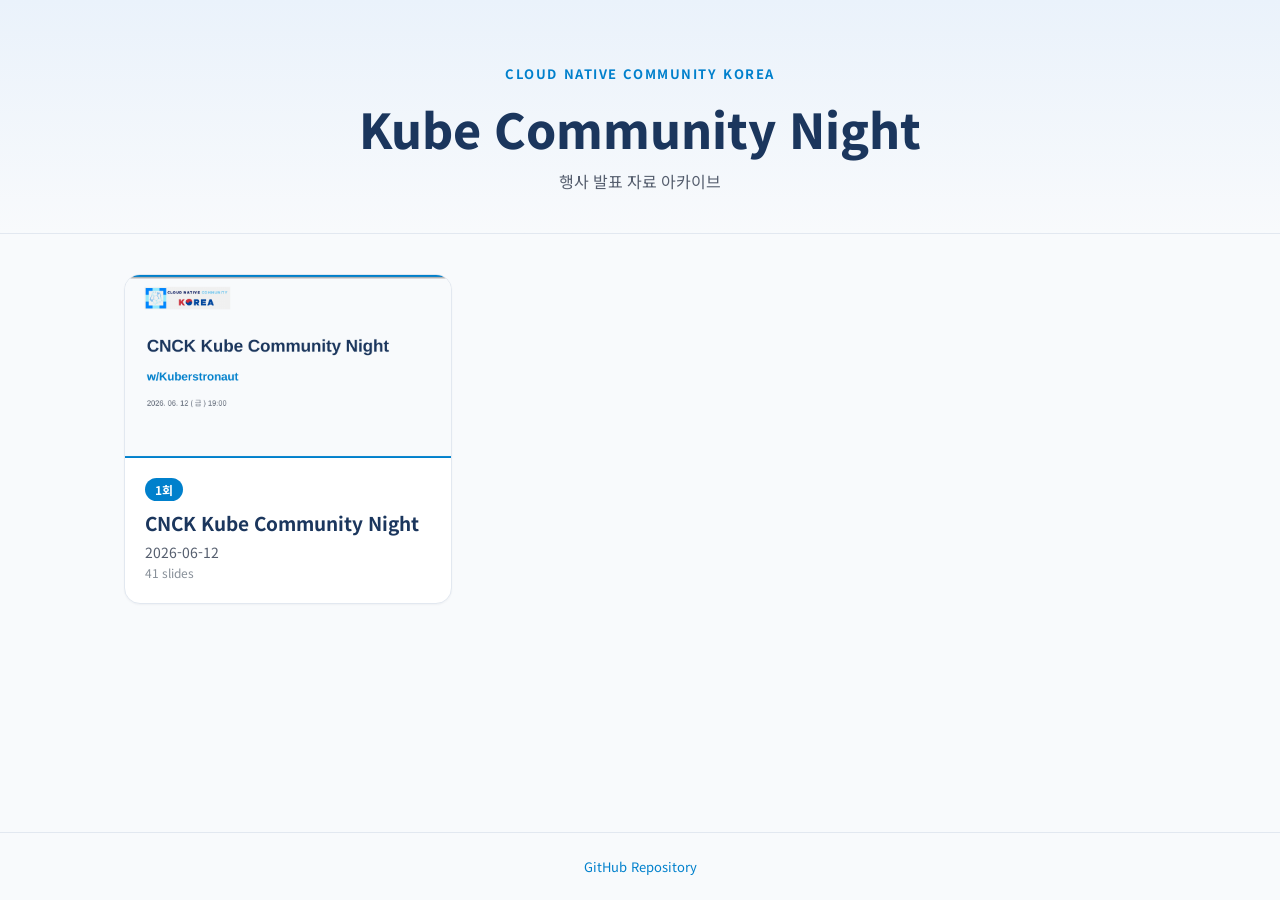
==== docs/index.html @ 4a325bb5 "feat: publish slides" ====
<!DOCTYPE html>
<html lang="ko">
<head>
<meta charset="utf-8">
<meta name="viewport" content="width=device-width, initial-scale=1">
<title>CNCK Kube Community Night — 발표 자료</title>
<meta name="description" content="Cloud Native Community Korea · Kube Community Night 발표 자료 아카이브">
<link rel="preconnect" href="https://fonts.googleapis.com">
<link href="https://fonts.googleapis.com/css2?family=Noto+Sans+KR:wght@400;500;700;800&display=swap" rel="stylesheet">
<link rel="stylesheet" href="assets/style.css">
</head>
<body class="index">
  <header class="site-header">
    <div class="brand">Cloud Native Community Korea</div>
    <h1>Kube Community Night</h1>
    <p class="tagline">행사 발표 자료 아카이브</p>
  </header>

  <main id="events" class="events-grid" aria-live="polite"></main>

  <footer class="site-footer">
    <a href="https://github.com/Cloud-Native-Community-Korea/kubeCommunityNight" target="_blank" rel="noopener">GitHub Repository</a>
  </footer>

  <script>
    fetch('events.json', { cache: 'no-cache' })
      .then(r => r.json())
      .then(events => {
        const grid = document.getElementById('events');
        if (!Array.isArray(events) || events.length === 0) {
          grid.innerHTML = '<p class="empty">아직 등록된 자료가 없습니다.</p>';
          return;
        }
        events.sort((a, b) => (b.no || 0) - (a.no || 0));
        grid.innerHTML = events.map(ev => `
          <a class="event-card" href="viewer.html?event=${encodeURIComponent(ev.id)}">
            <div class="thumb"><img loading="lazy" src="events/${ev.id}/slides/01.png" alt="${ev.title} 첫 슬라이드"></div>
            <div class="meta">
              <span class="badge">${ev.no}회</span>
              <h2>${ev.title}</h2>
              <p class="date">${ev.date}</p>
              <p class="count">${ev.slideCount} slides</p>
            </div>
          </a>`).join('');
      })
      .catch(() => {
        document.getElementById('events').innerHTML =
          '<p class="empty">목록을 불러오지 못했습니다.</p>';
      });
  </script>
</body>
</html>
---- docs/assets/style.css ----
:root{
  --navy:#1B365D; --blue:#0080CC; --accent:#418FDE; --gold:#D4A01E;
  --bg:#F8FAFC; --card:#FFFFFF; --ink:#1A1A2E; --mid:#555E6E; --light:#889099;
  --stage:#0D1B2A; --line:#E2E8F0;
  --font:'Noto Sans KR','Apple SD Gothic Neo','Malgun Gothic',-apple-system,
         BlinkMacSystemFont,'Segoe UI',Roboto,Arial,sans-serif;
}
*{box-sizing:border-box;margin:0;padding:0}
html,body{height:100%}
body{font-family:var(--font);color:var(--ink);background:var(--bg);-webkit-font-smoothing:antialiased}
a{color:inherit;text-decoration:none}

/* ============ INDEX ============ */
body.index{display:flex;flex-direction:column;min-height:100%}
.site-header{
  text-align:center;padding:64px 24px 40px;
  background:linear-gradient(180deg,#EAF2FB 0%,var(--bg) 100%);
  border-bottom:1px solid var(--line);
}
.site-header .brand{color:var(--blue);font-weight:700;letter-spacing:.12em;
  font-size:13px;text-transform:uppercase}
.site-header h1{color:var(--navy);font-size:clamp(28px,5vw,48px);font-weight:800;margin:10px 0 6px}
.site-header .tagline{color:var(--mid);font-size:16px}

.events-grid{
  flex:1;width:100%;max-width:1080px;margin:0 auto;padding:40px 24px 64px;
  display:grid;grid-template-columns:repeat(auto-fill,minmax(300px,1fr));gap:24px;
  align-content:start;
}
.event-card{
  background:var(--card);border:1px solid var(--line);border-radius:16px;overflow:hidden;
  box-shadow:0 1px 2px rgba(16,33,60,.04);
  transition:transform .15s ease,box-shadow .15s ease,border-color .15s ease;
  display:flex;flex-direction:column;
}
.event-card:hover{transform:translateY(-4px);box-shadow:0 12px 28px rgba(16,33,60,.12);
  border-color:var(--accent)}
.event-card .thumb{aspect-ratio:16/9;background:#0D1B2A;overflow:hidden}
.event-card .thumb img{width:100%;height:100%;object-fit:cover;display:block}
.event-card .meta{padding:18px 20px 22px}
.event-card .badge{display:inline-block;background:var(--blue);color:#fff;font-weight:700;
  font-size:12px;padding:3px 10px;border-radius:999px;margin-bottom:10px}
.event-card h2{color:var(--navy);font-size:19px;font-weight:700;line-height:1.3}
.event-card .date{color:var(--mid);font-size:14px;margin-top:6px}
.event-card .count{color:var(--light);font-size:12px;margin-top:2px}
.empty{color:var(--mid);grid-column:1/-1;text-align:center;padding:60px 0}
.site-footer{text-align:center;padding:24px;color:var(--light);font-size:13px;
  border-top:1px solid var(--line)}
.site-footer a{color:var(--blue)}

/* ============ VIEWER ============ */
body.viewer{height:100vh;overflow:hidden;background:var(--stage)}
.stage{position:absolute;inset:0;display:flex;align-items:center;justify-content:center;
  cursor:pointer;background:
   radial-gradient(120% 120% at 50% 0%,#13263b 0%,var(--stage) 60%)}
.slide-img{max-width:100%;max-height:100%;object-fit:contain;
  box-shadow:0 10px 50px rgba(0,0,0,.45);user-select:none}
.nav{position:absolute;top:50%;transform:translateY(-50%);z-index:5;
  width:54px;height:54px;border:none;border-radius:50%;cursor:pointer;
  background:rgba(255,255,255,.10);color:#fff;font-size:30px;line-height:1;
  backdrop-filter:blur(4px);transition:background .15s,opacity .2s;opacity:0}
.nav:hover{background:rgba(255,255,255,.22)}
.nav.prev{left:18px}.nav.next{right:18px}
.stage:hover .nav{opacity:1}

.topbar{position:fixed;top:0;left:0;right:0;z-index:10;display:flex;align-items:center;gap:14px;
  padding:12px 18px;color:#fff;
  background:linear-gradient(180deg,rgba(7,15,26,.78),rgba(7,15,26,0));
  transition:opacity .3s;font-size:14px}
.topbar.hide{opacity:0;pointer-events:none}
.topbar .home{color:#cfe2f5;font-weight:600}
.topbar .home:hover{color:#fff}
.topbar .title{font-weight:600;color:#fff;white-space:nowrap;overflow:hidden;text-overflow:ellipsis}
.topbar .spacer{flex:1}
.topbar .counter{color:#aebdce;font-variant-numeric:tabular-nums;letter-spacing:.04em}
.topbar .dl{border:1px solid rgba(255,255,255,.3);color:#fff;padding:5px 12px;border-radius:8px;
  font-weight:600;font-size:13px}
.topbar .dl:hover{background:rgba(255,255,255,.15)}
.topbar .fs{background:transparent;border:1px solid rgba(255,255,255,.3);color:#fff;
  width:32px;height:32px;border-radius:8px;cursor:pointer;font-size:15px}
.topbar .fs:hover{background:rgba(255,255,255,.15)}

@media (max-width:640px){
  .nav{opacity:1;width:44px;height:44px;font-size:24px}
  .topbar .title{max-width:40vw}
  .site-header{padding:44px 20px 28px}
}
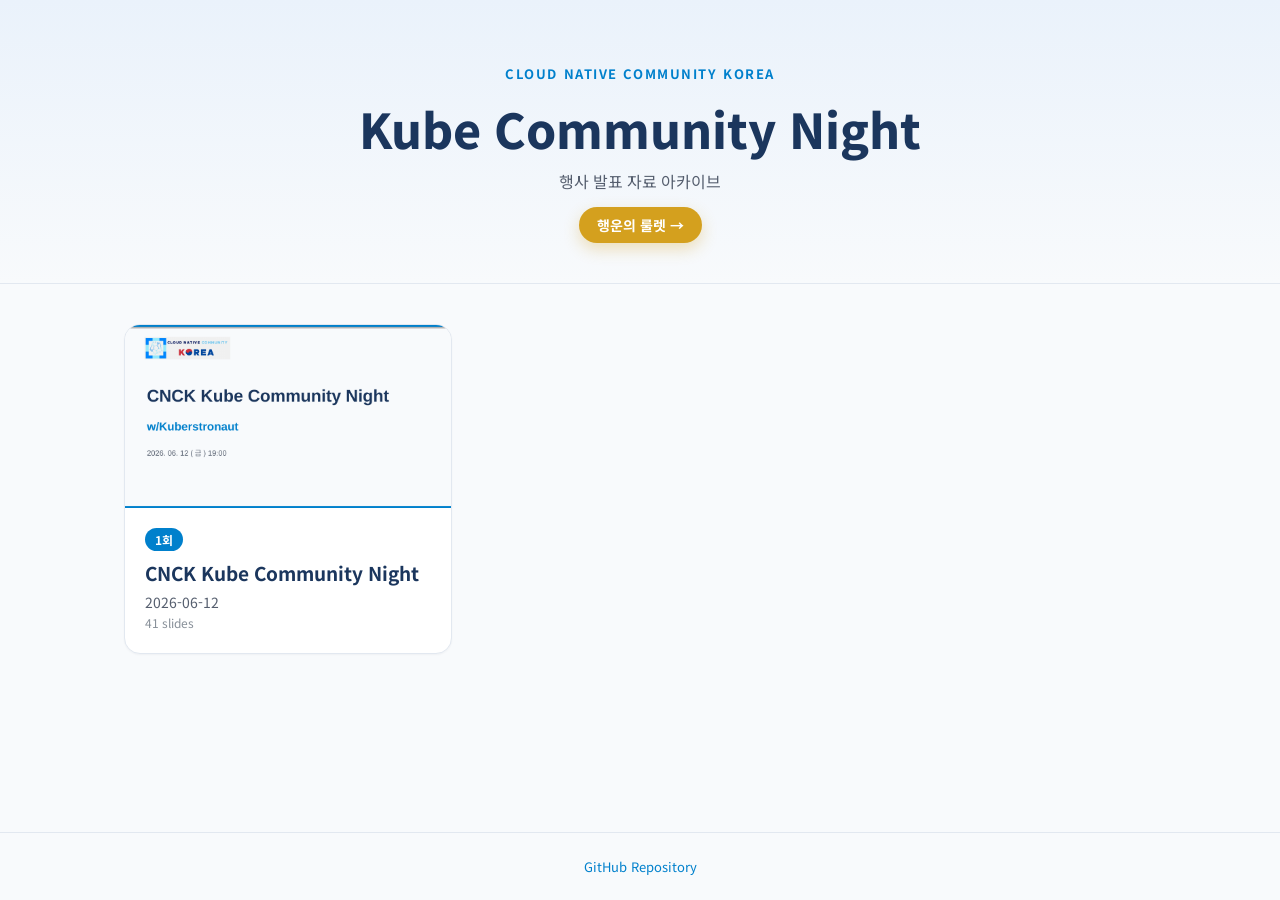
==== commit 2d4faab6: "add: 룰렛 추첨 페이지 및 슬라이드/스타일 업데이트" ====
--- a/docs/index.html
+++ b/docs/index.html
@@ -14,6 +14,7 @@
     <div class="brand">Cloud Native Community Korea</div>
     <h1>Kube Community Night</h1>
     <p class="tagline">행사 발표 자료 아카이브</p>
+    <p><a class="roulette-link" href="roulette.html">행운의 룰렛 &rarr;</a></p>
   </header>
 
   <main id="events" class="events-grid" aria-live="polite"></main>
--- a/docs/assets/style.css
+++ b/docs/assets/style.css
@@ -21,6 +21,10 @@
   font-size:13px;text-transform:uppercase}
 .site-header h1{color:var(--navy);font-size:clamp(28px,5vw,48px);font-weight:800;margin:10px 0 6px}
 .site-header .tagline{color:var(--mid);font-size:16px}
+.roulette-link{display:inline-block;margin-top:14px;background:var(--gold);color:#fff;
+  font-weight:700;font-size:14px;padding:8px 18px;border-radius:999px;
+  box-shadow:0 6px 16px rgba(212,160,30,.3);transition:transform .15s}
+.roulette-link:hover{transform:translateY(-2px)}
 
 .events-grid{
   flex:1;width:100%;max-width:1080px;margin:0 auto;padding:40px 24px 64px;
